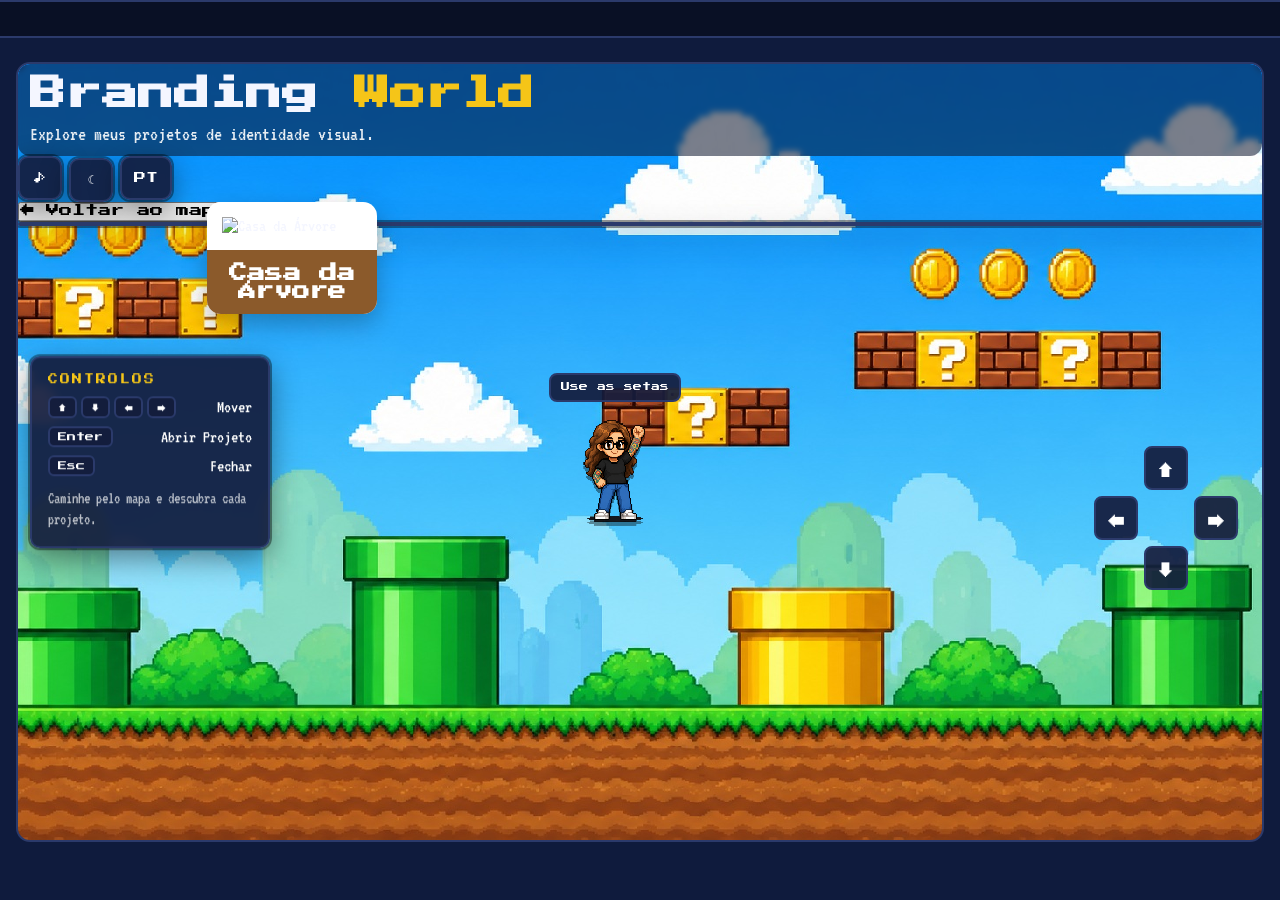
==== paginas/Branding.html @ 267a3773 "alterações com ai paga." ====
<!DOCTYPE html>
<html lang="pt">

<head>

    <meta charset="utf-8" />

    <meta name="viewport" content="width=device-width, initial-scale=1" />

    <title>Branding | Magali Barradas</title>

    <link rel="preconnect" href="https://fonts.googleapis.com">

    <link rel="preconnect" href="https://fonts.gstatic.com" crossorigin>

    <link href="https://fonts.googleapis.com/css2?family=Press+Start+2P&family=VT323&display=swap" rel="stylesheet">

    <link rel="stylesheet" href="../css/branding.css">

    <link rel="stylesheet" href="https://cdnjs.cloudflare.com/ajax/libs/font-awesome/6.7.2/css/all.min.css">

</head>

<body>

    <!--=========================
        MARQUEE
    ==========================-->

    <div class="marquee">

        <div class="marquee-track" id="marquee">

        </div>

    </div>


    <!--=========================
        MAPA
    ==========================-->

    <main class="stage">

        <div class="map branding-map" id="map">

            <!--=========================
                HERO
            ==========================-->

            <header class="greeting">

                <h1>

                    Branding <span class="accent">World</span>

                </h1>

                <p>

                    Explore meus projetos de identidade visual.

                </p>

            </header>


            <!--=========================
                BOTÕES SUPERIORES
            ==========================-->

            <div class="top-buttons">

                <button class="panel btn-icon">

                    ♪

                </button>

                <button class="panel btn-icon" id="themeBtn">

                    ☾

                </button>

                <button class="panel btn-icon">

                    PT

                </button>

            </div>


            <!--=========================
                CONTROLES
            ==========================-->

            <aside class="panel controls">

                <div class="label">

                    CONTROLOS

                </div>

                <div class="row">

                    <div class="keys">

                        <span class="key">🡅</span>

                        <span class="key">🡇</span>

                        <span class="key">🡄</span>

                        <span class="key">🡆</span>

                    </div>

                    <span>Mover</span>

                </div>

                <div class="row">

                    <div class="keys">

                        <span class="key">Enter</span>

                    </div>

                    <span>Abrir Projeto</span>

                </div>

                <div class="row">

                    <div class="keys">

                        <span class="key">Esc</span>

                    </div>

                    <span>Fechar</span>

                </div>

                <p class="hint">

                    Caminhe pelo mapa e descubra cada projeto.

                </p>

            </aside>


            <!--=========================
                PROJETOS
            ==========================-->

            <div class="project-card" data-id="casa" style="left:22%; top:25%;">

                <img src="../img/logos/casa-da-arvore.png" alt="Casa da Árvore">

                <h3>Casa da Árvore</h3>

            </div>


            <button class="coin" data-id="voltar" style="left:48%;top:8%;">

                <span class="bubble">

                    ← Voltar ao mapa

                </span>

            </button>



            <!--=========================
                PERSONAGEM
            ==========================-->

            <div class="character" id="char" style="left:48%;top:60%;">

                <div class="bubble hint-bubble">

                    Use as setas

                </div>

                <div class="sprite"></div>

            </div>



            <!--=========================
                MINIMAPA
            ==========================-->

            <div class="panel minimap">

                <div class="mini-inner">

                    <div class="mini-dot" id="miniDot">

                    </div>

                </div>

            </div>



            <!--=========================
                D-PAD
            ==========================-->

            <div class="dpad">

                <button data-dir="up">

                    🡅

                </button>

                <button data-dir="left">

                    🡄

                </button>

                <button data-dir="right">

                    🡆

                </button>

                <button data-dir="down">

                    🡇

                </button>

            </div>

        </div>

    </main>



    <!--=========================
        MODAL
    ==========================-->

    <div class="modal" id="modal" hidden>

        <div class="panel modal-card">

            <div class="modal-head">

                <h2 id="modalTitle">

                </h2>

                <button id="modalClose">

                    ESC ✕

                </button>

            </div>

            <div id="modalBody">

            </div>

        </div>

    </div>

    <script src="../Javascript/branding.js"></script>

</body>

</html>
---- css/branding.css ----
:root {
    --bg: #0f1b3d;
    --panel: rgba(20, 28, 60, .92);
    --border: #2b3a6b;
    --text: #f4f6ff;
    --muted: #a9b3d6;
    --accent: #f5c518;
    --pink: #ff6ea6;
}

* {
    box-sizing: border-box;
    margin: 0;
    padding: 0
}

html,
body {
    background: var(--bg);
    color: var(--text);
    font-family: "VT323", monospace;
    font-size: 18px;
    image-rendering: pixelated;
    overflow-x: hidden
}

h1,
h2,
h3,
.pixel,
.label,
.key,
.btn-icon,
.coin .bubble,
.hint-bubble,
.dpad button,
.cv,
.modal-head h2,
.modal-head button,
.socials a {
    font-family: "Press Start 2P", monospace
}

.accent {
    color: var(--accent)
}

.muted {
    color: var(--muted)
}

/* Marquee */
.marquee {
    overflow: hidden;
    border-top: 2px solid var(--border);
    border-bottom: 2px solid var(--border);
    background: rgba(0, 0, 0, .4);
    padding: 8px 0
}

.marquee-track {
    display: inline-block;
    white-space: nowrap;
    color: var(--accent);
    font-family: "Press Start 2P", monospace;
    font-size: 10px;
    letter-spacing: .2em;
    animation: marquee 40s linear infinite
}

@keyframes marquee {
    to {
        transform: translateX(-50%)
    }
}

/* Panel */
.panel {
    background: var(--panel);
    border: 2px solid var(--border);
    border-radius: 10px;
    box-shadow: 0 0 0 2px rgba(0, 0, 0, .4), 0 10px 30px rgba(0, 0, 0, .45);
    backdrop-filter: blur(4px)
}

/* Stage */
.stage {
    max-width: 1600px;
    margin: 24px auto;
    padding: 0 16px
}

.map {
    position: relative;
    width: 100%;
    aspect-ratio: 16/10;
    border: 2px solid var(--border);
    border-radius: 14px;
    overflow: hidden;
    background: #1a3a1a url("../imagens/banding.jpg") center/cover no-repeat;
    image-rendering: pixelated
}

/* Greeting */
@media (max-width:768px) {

    .greeting {

        top: 18px;
        left: 18px;

        right: 170px;

        max-width: none;

    }

}

.greeting {

    background: rgba(12, 20, 45, .55);

    padding: 12px;

    border-radius: 12px;

    backdrop-filter: blur(3px);

}

.greeting p {
    margin-top: 12px;
    font-size: 20px;
    color: rgba(255, 255, 255, .9)
}

/* Top buttons */
@media (max-width:768px) {

    .top-buttons {

        top: 12px;
        right: 12px;

        gap: 8px;

    }

    .btn-icon {

        width: 42px;
        min-width: 42px;

        height: 42px;

        font-size: 10px;

        padding: 0;

    }

}

.btn-icon {
    background: var(--panel);
    border: 2px solid var(--border);
    border-radius: 10px;
    min-width: 44px;
    height: 44px;
    padding: 0 12px;
    font-size: 12px;
    color: #fff;
    cursor: pointer
}

.btn-icon:hover {
    color: var(--accent)
}

/* Controls */
.controls {
    position: absolute;
    left: 12px;
    top: 50%;
    transform: translateY(-50%);
    width: 240px;
    padding: 16px;
    z-index: 5
}

.controls .label {
    font-size: 10px;
    color: var(--accent);
    letter-spacing: .2em;
    margin-bottom: 12px
}

.controls .row {
    display: flex;
    align-items: center;
    gap: 8px;
    margin-bottom: 8px
}

.keys {
    display: flex;
    gap: 4px
}

.key {
    background: var(--panel);
    border: 2px solid var(--border);
    border-radius: 6px;
    padding: 4px 8px;
    min-width: 24px;
    text-align: center;
    font-size: 9px;
    color: #fff
}

.controls .row span:last-child {
    margin-left: auto;
    color: #fff
}

.hint {
    margin-top: 12px;
    font-size: 16px;
    color: rgba(255, 255, 255, .7);
    line-height: 1.3
}

.project-card{

    position:absolute;

    transform:translate(-50%,-50%);

    width:180px;

    background:#ffffff;

    border-radius:18px;

    overflow:hidden;

    cursor:pointer;

    transition:.25s;

    box-shadow:
    0 12px 25px rgba(0,0,0,.25);

    z-index:10;

}

.project-card:hover{

    transform:
    translate(-50%,-58%)
    scale(1.05);

    box-shadow:
    0 0 20px #ffd84f,
    0 20px 40px rgba(0,0,0,.35);

}

.project-card img{

    width:100%;

    height:120px;

    object-fit:contain;

    padding:20px;

    background:white;

}

.project-card h3{

    background:#162753;

    color:white;

    text-align:center;

    padding:14px;

    font-size:18px;

    font-family:"Press Start 2P";

} 

.project-card h3{

    background:#8B5A2B;

    color:white;

}

@keyframes floatBox {

    0%,
    100% {
        transform: translate(-50%, -50%);
    }

    50% {
        transform: translate(-50%, -56%);
    }

}

/* Character */
.character {
    position: absolute;
    transform: translate(-50%, -100%);
    z-index: 4;
    transition: left .2s ease, top .2s ease
}

.sprite {
    width: 120px;
    height: 120px;
    background: url("../imagens/personagem.png") center/contain no-repeat;
    animation: bob 1.2s ease-in-out infinite;
    filter: drop-shadow(0 4px 0 rgba(0, 0, 0, .4))
}

.hint-bubble {
    position: absolute;
    left: 50%;
    bottom: calc(100% + 8px);
    transform: translateX(-50%);
    background: var(--panel);
    border: 2px solid var(--border);
    border-radius: 8px;
    padding: 6px 10px;
    font-size: 9px;
    color: #fff;
    text-align: center;
    white-space: nowrap;
    line-height: 1.4
}

@keyframes bob {

    0%,
    100% {
        transform: translateY(0)
    }

    50% {
        transform: translateY(-4px)
    }
}


/* D-Pad */
.dpad {
    position: absolute;

    right: 24px;
    bottom: 250px;
    /* fica acima do minimapa */

    display: grid;
    grid-template-columns: repeat(3, 44px);
    grid-template-rows: repeat(3, 44px);
    gap: 6px;

    z-index: 5;
}

.dpad button {
    display: flex;
    align-items: center;
    justify-content: center;

    background: var(--panel);
    border: 2px solid var(--border);
    border-radius: 8px;

    width: 44px;
    height: 44px;

    color: #fff;
    font-size: 18px;
    cursor: pointer;

    padding: 0;
    line-height: 1;
}


.dpad button:hover {
    color: var(--accent)
}

.dpad button:active {
    transform: scale(.95)
}

.dpad button[data-dir="up"] {
    grid-column: 2;
    grid-row: 1
}

.dpad button[data-dir="left"] {
    grid-column: 1;
    grid-row: 2
}

.dpad button[data-dir="right"] {
    grid-column: 3;
    grid-row: 2
}

.dpad button[data-dir="down"] {
    grid-column: 2;
    grid-row: 3
}


.project-card{

    position:absolute;

    transform:translate(-50%,-50%);

    width:170px;

    background:#fff;

    border-radius:14px;

    overflow:hidden;

    cursor:pointer;

    transition:.25s;

    box-shadow:0 10px 25px rgba(0,0,0,.25);

}

.project-card img{

    width:100%;

    height:120px;

    object-fit:contain;

    padding:15px;

}

.project-card span{

    display:block;

    background:#1d2b53;

    color:white;

    text-align:center;

    padding:12px;

    font-family:"Press Start 2P";

    font-size:11px;

}

.project-card:hover{

    transform:translate(-50%,-55%) scale(1.05);

    box-shadow:

    0 0 20px #ffd84d,

    0 20px 40px rgba(0,0,0,.35);

}
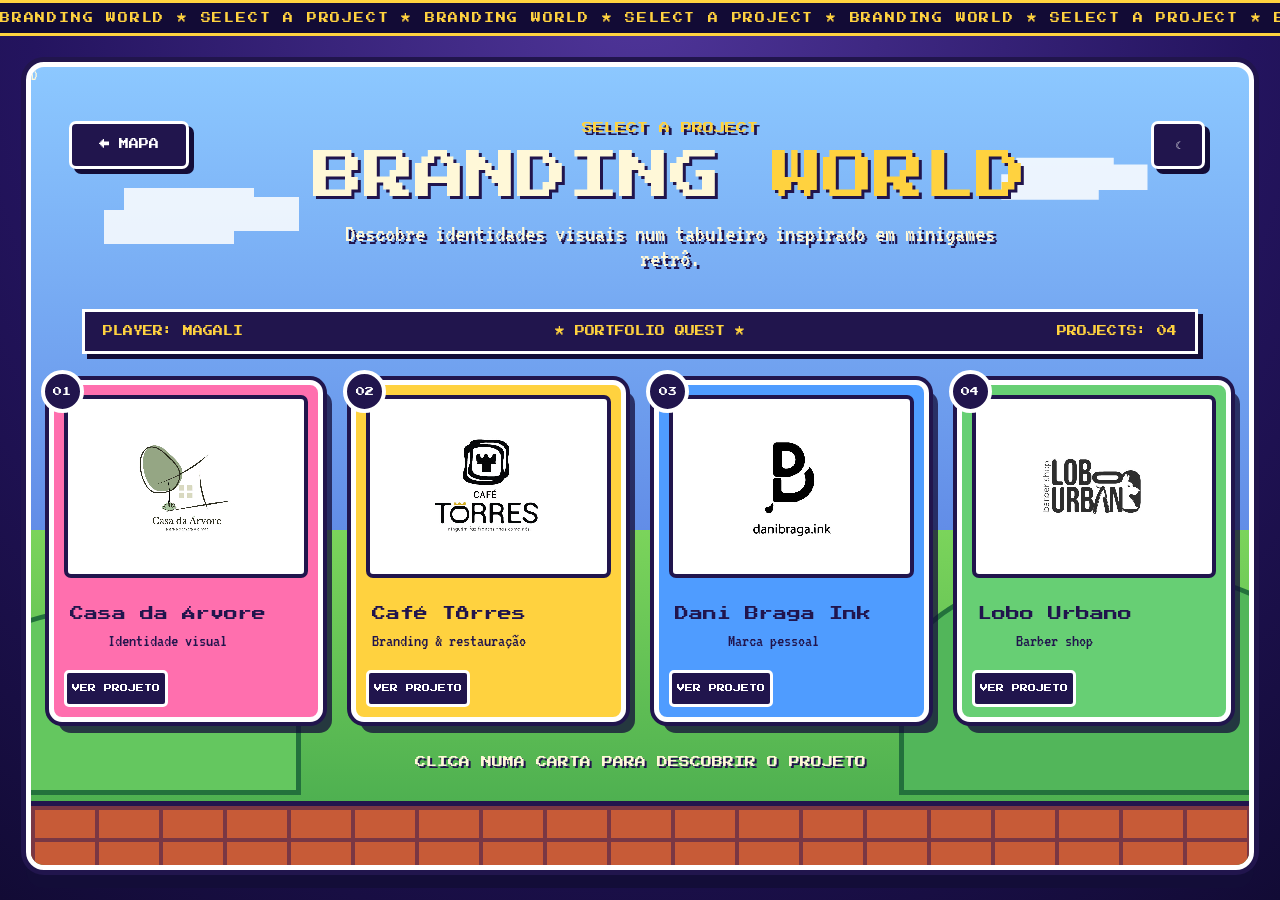
==== commit 5cfab561: "edicao tarde 20/07 - imagem contacto" ====
--- a/paginas/Branding.html
+++ b/paginas/Branding.html
@@ -1,291 +1,100 @@
-<!DOCTYPE html>
+<!doctype html>
 <html lang="pt">
+<head>
+  <meta charset="utf-8">
+  <meta name="viewport" content="width=device-width, initial-scale=1">
+  <meta name="theme-color" content="#24145f">
+  <title>Branding World | Magali Barradas</title>
+  <link rel="preconnect" href="https://fonts.googleapis.com">
+  <link rel="preconnect" href="https://fonts.gstatic.com" crossorigin>
+  <link href="https://fonts.googleapis.com/css2?family=Press+Start+2P&family=VT323&display=swap" rel="stylesheet">
+  <link rel="stylesheet" href="../css/branding.css">
+  <meta name="viewport" content="width=device-width, initial-scale=1">
+<link rel="stylesheet" href="css/style.css">
+</head>
+<body>
+  <div class="marquee" aria-hidden="true">
+    <div class="marquee-track" id="marquee"></div>
+  </div>
 
-<head>
+  <main class="page-shell">
+    <section class="game" aria-labelledby="pageTitle">D
+      <div class="game-sky" aria-hidden="true">
+        <span class="cloud cloud-one"></span>
+        <span class="cloud cloud-two"></span>
+        <span class="hill hill-one"></span>
+        <span class="hill hill-two"></span>
+      </div>
 
-    <meta charset="utf-8" />
+      <header class="game-header">
+        <a class="pixel-button back" href="../index.html">← MAPA</a>
+        <div class="title-block">
+          <p class="eyebrow">SELECT A PROJECT</p>
+          <h1 id="pageTitle">BRANDING <span>WORLD</span></h1>
+          <p>Descobre identidades visuais num tabuleiro inspirado em minigames retrô.</p>
+        </div>
+        <button class="pixel-button theme-button" id="themeBtn" type="button" aria-label="Alternar tema">☾</button>
+      </header>
 
-    <meta name="viewport" content="width=device-width, initial-scale=1" />
+      <div class="status-bar" aria-hidden="true">
+        <span>PLAYER: MAGALI</span>
+        <span class="status-center">★ PORTFOLIO QUEST ★</span>
+        <span>PROJECTS: 04</span>
+      </div>
 
-    <title>Branding | Magali Barradas</title>
+      <section class="board" aria-label="Projetos de branding">
+        <button class="memory-card card-pink" type="button" data-project="casa">
+          <span class="card-badge">01</span>
+          <span class="image-frame"><img src="../imagens/casa-da-arvore.jpg" alt="Identidade visual Casa da Árvore"></span>
+          <span class="card-copy"><strong>Casa da Árvore</strong><small>Identidade visual</small></span>
+          <span class="card-action">VER PROJETO</span>
+        </button>
 
-    <link rel="preconnect" href="https://fonts.googleapis.com">
+        <button class="memory-card card-yellow" type="button" data-project="cafe">
+          <span class="card-badge">02</span>
+          <span class="image-frame"><img src="../imagens/cafe-torres.jpg" alt="Identidade visual Café Tôrres"></span>
+          <span class="card-copy"><strong>Café Tôrres</strong><small>Branding & restauração</small></span>
+          <span class="card-action">VER PROJETO</span>
+        </button>
 
-    <link rel="preconnect" href="https://fonts.gstatic.com" crossorigin>
+        <button class="memory-card card-blue" type="button" data-project="dani">
+          <span class="card-badge">03</span>
+          <span class="image-frame"><img src="../imagens/dani-braga-ink.jpg" alt="Identidade visual Dani Braga Ink"></span>
+          <span class="card-copy"><strong>Dani Braga Ink</strong><small>Marca pessoal</small></span>
+          <span class="card-action">VER PROJETO</span>
+        </button>
 
-    <link href="https://fonts.googleapis.com/css2?family=Press+Start+2P&family=VT323&display=swap" rel="stylesheet">
+        <button class="memory-card card-green" type="button" data-project="lobo">
+          <span class="card-badge">04</span>
+          <span class="image-frame"><img src="../imagens/logo-lobo-urbano-preto.jpg" alt="Identidade visual Lobo Urbano Barber Shop"></span>
+          <span class="card-copy"><strong>Lobo Urbano</strong><small>Barber shop</small></span>
+          <span class="card-action">VER PROJETO</span>
+        </button>
+      </section>
 
-    <link rel="stylesheet" href="../css/branding.css">
+      <p class="game-tip">CLICA NUMA CARTA PARA DESCOBRIR O PROJETO</p>
+      <div class="brick-floor" aria-hidden="true"></div>
+    </section>
+  </main>
 
-    <link rel="stylesheet" href="https://cdnjs.cloudflare.com/ajax/libs/font-awesome/6.7.2/css/all.min.css">
+  <div class="modal" id="modal" hidden>
+    <article class="modal-card" role="dialog" aria-modal="true" aria-labelledby="modalTitle">
+      <header class="modal-head">
+        <p>PROJECT FILE</p>
+        <button id="modalClose" type="button" aria-label="Fechar projeto">ESC ✕</button>
+      </header>
+      <div class="modal-layout">
+        <img id="modalImage" src="" alt="">
+        <div class="modal-copy">
+          <p class="modal-number" id="modalNumber"></p>
+          <h2 id="modalTitle"></h2>
+          <p id="modalDescription"></p>
+          <a class="pixel-button modal-link" id="modalLink" href="#" target="_blank" rel="noopener">VER PROJETO COMPLETO</a>
+        </div>
+      </div>
+    </article>
+  </div>
 
-</head>
-
-<body>
-
-    <!--=========================
-        MARQUEE
-    ==========================-->
-
-    <div class="marquee">
-
-        <div class="marquee-track" id="marquee">
-
-        </div>
-
-    </div>
-
-
-    <!--=========================
-        MAPA
-    ==========================-->
-
-    <main class="stage">
-
-        <div class="map branding-map" id="map">
-
-            <!--=========================
-                HERO
-            ==========================-->
-
-            <header class="greeting">
-
-                <h1>
-
-                    Branding <span class="accent">World</span>
-
-                </h1>
-
-                <p>
-
-                    Explore meus projetos de identidade visual.
-
-                </p>
-
-            </header>
-
-
-            <!--=========================
-                BOTÕES SUPERIORES
-            ==========================-->
-
-            <div class="top-buttons">
-
-                <button class="panel btn-icon">
-
-                    ♪
-
-                </button>
-
-                <button class="panel btn-icon" id="themeBtn">
-
-                    ☾
-
-                </button>
-
-                <button class="panel btn-icon">
-
-                    PT
-
-                </button>
-
-            </div>
-
-
-            <!--=========================
-                CONTROLES
-            ==========================-->
-
-            <aside class="panel controls">
-
-                <div class="label">
-
-                    CONTROLOS
-
-                </div>
-
-                <div class="row">
-
-                    <div class="keys">
-
-                        <span class="key">🡅</span>
-
-                        <span class="key">🡇</span>
-
-                        <span class="key">🡄</span>
-
-                        <span class="key">🡆</span>
-
-                    </div>
-
-                    <span>Mover</span>
-
-                </div>
-
-                <div class="row">
-
-                    <div class="keys">
-
-                        <span class="key">Enter</span>
-
-                    </div>
-
-                    <span>Abrir Projeto</span>
-
-                </div>
-
-                <div class="row">
-
-                    <div class="keys">
-
-                        <span class="key">Esc</span>
-
-                    </div>
-
-                    <span>Fechar</span>
-
-                </div>
-
-                <p class="hint">
-
-                    Caminhe pelo mapa e descubra cada projeto.
-
-                </p>
-
-            </aside>
-
-
-            <!--=========================
-                PROJETOS
-            ==========================-->
-
-            <div class="project-card" data-id="casa" style="left:22%; top:25%;">
-
-                <img src="../img/logos/casa-da-arvore.png" alt="Casa da Árvore">
-
-                <h3>Casa da Árvore</h3>
-
-            </div>
-
-
-            <button class="coin" data-id="voltar" style="left:48%;top:8%;">
-
-                <span class="bubble">
-
-                    ← Voltar ao mapa
-
-                </span>
-
-            </button>
-
-
-
-            <!--=========================
-                PERSONAGEM
-            ==========================-->
-
-            <div class="character" id="char" style="left:48%;top:60%;">
-
-                <div class="bubble hint-bubble">
-
-                    Use as setas
-
-                </div>
-
-                <div class="sprite"></div>
-
-            </div>
-
-
-
-            <!--=========================
-                MINIMAPA
-            ==========================-->
-
-            <div class="panel minimap">
-
-                <div class="mini-inner">
-
-                    <div class="mini-dot" id="miniDot">
-
-                    </div>
-
-                </div>
-
-            </div>
-
-
-
-            <!--=========================
-                D-PAD
-            ==========================-->
-
-            <div class="dpad">
-
-                <button data-dir="up">
-
-                    🡅
-
-                </button>
-
-                <button data-dir="left">
-
-                    🡄
-
-                </button>
-
-                <button data-dir="right">
-
-                    🡆
-
-                </button>
-
-                <button data-dir="down">
-
-                    🡇
-
-                </button>
-
-            </div>
-
-        </div>
-
-    </main>
-
-
-
-    <!--=========================
-        MODAL
-    ==========================-->
-
-    <div class="modal" id="modal" hidden>
-
-        <div class="panel modal-card">
-
-            <div class="modal-head">
-
-                <h2 id="modalTitle">
-
-                </h2>
-
-                <button id="modalClose">
-
-                    ESC ✕
-
-                </button>
-
-            </div>
-
-            <div id="modalBody">
-
-            </div>
-
-        </div>
-
-    </div>
-
-    <script src="../Javascript/branding.js"></script>
-
+  <script src="../Javascript/branding.js" defer></script>
 </body>
-
-</html>+</html>
--- a/css/branding.css
+++ b/css/branding.css
@@ -1,495 +1,233 @@
 :root {
-    --bg: #0f1b3d;
-    --panel: rgba(20, 28, 60, .92);
-    --border: #2b3a6b;
-    --text: #f4f6ff;
-    --muted: #a9b3d6;
-    --accent: #f5c518;
-    --pink: #ff6ea6;
-}
-
-* {
-    box-sizing: border-box;
-    margin: 0;
-    padding: 0
-}
-
-html,
+  --night: #24145f;
+  --sky: #628de7;
+  --sky-light: #8cc8ff;
+  --ink: #21154d;
+  --cream: #fff8d8;
+  --yellow: #ffd23f;
+  --pink: #ff6fae;
+  --blue: #4f9cff;
+  --green: #67cf74;
+  --brick: #c75b37;
+  --brick-dark: #793744;
+  --shadow: #130d38;
+}
+
+body.dark-mode {
+  --sky: #292460;
+  --sky-light: #474895;
+  --cream: #f3edff;
+}
+
+* { box-sizing: border-box; }
+
+html { min-width: 320px; background: var(--night); }
+
 body {
-    background: var(--bg);
-    color: var(--text);
-    font-family: "VT323", monospace;
-    font-size: 18px;
-    image-rendering: pixelated;
-    overflow-x: hidden
-}
-
-h1,
-h2,
-h3,
-.pixel,
-.label,
-.key,
-.btn-icon,
-.coin .bubble,
-.hint-bubble,
-.dpad button,
-.cv,
-.modal-head h2,
-.modal-head button,
-.socials a {
-    font-family: "Press Start 2P", monospace
-}
-
-.accent {
-    color: var(--accent)
-}
-
-.muted {
-    color: var(--muted)
-}
-
-/* Marquee */
+  margin: 0;
+  min-height: 100vh;
+  overflow-x: hidden;
+  color: var(--cream);
+  background: radial-gradient(circle at top, #4f3599 0, var(--night) 55%, #120b35 100%);
+  font-family: "VT323", monospace;
+  image-rendering: pixelated;
+}
+
+button, a { font: inherit; }
+button:focus-visible, a:focus-visible { outline: 4px solid #fff; outline-offset: 4px; }
+
 .marquee {
-    overflow: hidden;
-    border-top: 2px solid var(--border);
-    border-bottom: 2px solid var(--border);
-    background: rgba(0, 0, 0, .4);
-    padding: 8px 0
+  overflow: hidden;
+  border-block: 3px solid var(--yellow);
+  background: #120b35;
+  white-space: nowrap;
 }
 
 .marquee-track {
-    display: inline-block;
-    white-space: nowrap;
-    color: var(--accent);
-    font-family: "Press Start 2P", monospace;
-    font-size: 10px;
-    letter-spacing: .2em;
-    animation: marquee 40s linear infinite
-}
-
-@keyframes marquee {
-    to {
-        transform: translateX(-50%)
-    }
-}
-
-/* Panel */
-.panel {
-    background: var(--panel);
-    border: 2px solid var(--border);
-    border-radius: 10px;
-    box-shadow: 0 0 0 2px rgba(0, 0, 0, .4), 0 10px 30px rgba(0, 0, 0, .45);
-    backdrop-filter: blur(4px)
-}
-
-/* Stage */
-.stage {
-    max-width: 1600px;
-    margin: 24px auto;
-    padding: 0 16px
-}
-
-.map {
-    position: relative;
-    width: 100%;
-    aspect-ratio: 16/10;
-    border: 2px solid var(--border);
-    border-radius: 14px;
-    overflow: hidden;
-    background: #1a3a1a url("../imagens/banding.jpg") center/cover no-repeat;
-    image-rendering: pixelated
-}
-
-/* Greeting */
-@media (max-width:768px) {
-
-    .greeting {
-
-        top: 18px;
-        left: 18px;
-
-        right: 170px;
-
-        max-width: none;
-
-    }
-
-}
-
-.greeting {
-
-    background: rgba(12, 20, 45, .55);
-
-    padding: 12px;
-
-    border-radius: 12px;
-
-    backdrop-filter: blur(3px);
-
-}
-
-.greeting p {
-    margin-top: 12px;
-    font-size: 20px;
-    color: rgba(255, 255, 255, .9)
-}
-
-/* Top buttons */
-@media (max-width:768px) {
-
-    .top-buttons {
-
-        top: 12px;
-        right: 12px;
-
-        gap: 8px;
-
-    }
-
-    .btn-icon {
-
-        width: 42px;
-        min-width: 42px;
-
-        height: 42px;
-
-        font-size: 10px;
-
-        padding: 0;
-
-    }
-
-}
-
-.btn-icon {
-    background: var(--panel);
-    border: 2px solid var(--border);
-    border-radius: 10px;
-    min-width: 44px;
-    height: 44px;
-    padding: 0 12px;
-    font-size: 12px;
-    color: #fff;
-    cursor: pointer
-}
-
-.btn-icon:hover {
-    color: var(--accent)
-}
-
-/* Controls */
-.controls {
-    position: absolute;
-    left: 12px;
-    top: 50%;
-    transform: translateY(-50%);
-    width: 240px;
-    padding: 16px;
-    z-index: 5
-}
-
-.controls .label {
-    font-size: 10px;
-    color: var(--accent);
-    letter-spacing: .2em;
-    margin-bottom: 12px
-}
-
-.controls .row {
-    display: flex;
-    align-items: center;
-    gap: 8px;
-    margin-bottom: 8px
-}
-
-.keys {
-    display: flex;
-    gap: 4px
-}
-
-.key {
-    background: var(--panel);
-    border: 2px solid var(--border);
-    border-radius: 6px;
-    padding: 4px 8px;
-    min-width: 24px;
-    text-align: center;
-    font-size: 9px;
-    color: #fff
-}
-
-.controls .row span:last-child {
-    margin-left: auto;
-    color: #fff
-}
-
-.hint {
-    margin-top: 12px;
-    font-size: 16px;
-    color: rgba(255, 255, 255, .7);
-    line-height: 1.3
-}
-
-.project-card{
-
-    position:absolute;
-
-    transform:translate(-50%,-50%);
-
-    width:180px;
-
-    background:#ffffff;
-
-    border-radius:18px;
-
-    overflow:hidden;
-
-    cursor:pointer;
-
-    transition:.25s;
-
-    box-shadow:
-    0 12px 25px rgba(0,0,0,.25);
-
-    z-index:10;
-
-}
-
-.project-card:hover{
-
-    transform:
-    translate(-50%,-58%)
-    scale(1.05);
-
-    box-shadow:
-    0 0 20px #ffd84f,
-    0 20px 40px rgba(0,0,0,.35);
-
-}
-
-.project-card img{
-
-    width:100%;
-
-    height:120px;
-
-    object-fit:contain;
-
-    padding:20px;
-
-    background:white;
-
-}
-
-.project-card h3{
-
-    background:#162753;
-
-    color:white;
-
-    text-align:center;
-
-    padding:14px;
-
-    font-size:18px;
-
-    font-family:"Press Start 2P";
-
-} 
-
-.project-card h3{
-
-    background:#8B5A2B;
-
-    color:white;
-
-}
-
-@keyframes floatBox {
-
-    0%,
-    100% {
-        transform: translate(-50%, -50%);
-    }
-
-    50% {
-        transform: translate(-50%, -56%);
-    }
-
-}
-
-/* Character */
-.character {
-    position: absolute;
-    transform: translate(-50%, -100%);
-    z-index: 4;
-    transition: left .2s ease, top .2s ease
-}
-
-.sprite {
-    width: 120px;
-    height: 120px;
-    background: url("../imagens/personagem.png") center/contain no-repeat;
-    animation: bob 1.2s ease-in-out infinite;
-    filter: drop-shadow(0 4px 0 rgba(0, 0, 0, .4))
-}
-
-.hint-bubble {
-    position: absolute;
-    left: 50%;
-    bottom: calc(100% + 8px);
-    transform: translateX(-50%);
-    background: var(--panel);
-    border: 2px solid var(--border);
-    border-radius: 8px;
-    padding: 6px 10px;
-    font-size: 9px;
-    color: #fff;
-    text-align: center;
-    white-space: nowrap;
-    line-height: 1.4
-}
-
-@keyframes bob {
-
-    0%,
-    100% {
-        transform: translateY(0)
-    }
-
-    50% {
-        transform: translateY(-4px)
-    }
-}
-
-
-/* D-Pad */
-.dpad {
-    position: absolute;
-
-    right: 24px;
-    bottom: 250px;
-    /* fica acima do minimapa */
-
-    display: grid;
-    grid-template-columns: repeat(3, 44px);
-    grid-template-rows: repeat(3, 44px);
-    gap: 6px;
-
-    z-index: 5;
-}
-
-.dpad button {
-    display: flex;
-    align-items: center;
-    justify-content: center;
-
-    background: var(--panel);
-    border: 2px solid var(--border);
-    border-radius: 8px;
-
-    width: 44px;
-    height: 44px;
-
-    color: #fff;
-    font-size: 18px;
-    cursor: pointer;
-
-    padding: 0;
-    line-height: 1;
-}
-
-
-.dpad button:hover {
-    color: var(--accent)
-}
-
-.dpad button:active {
-    transform: scale(.95)
-}
-
-.dpad button[data-dir="up"] {
-    grid-column: 2;
-    grid-row: 1
-}
-
-.dpad button[data-dir="left"] {
-    grid-column: 1;
-    grid-row: 2
-}
-
-.dpad button[data-dir="right"] {
-    grid-column: 3;
-    grid-row: 2
-}
-
-.dpad button[data-dir="down"] {
-    grid-column: 2;
-    grid-row: 3
-}
-
-
-.project-card{
-
-    position:absolute;
-
-    transform:translate(-50%,-50%);
-
-    width:170px;
-
-    background:#fff;
-
-    border-radius:14px;
-
-    overflow:hidden;
-
-    cursor:pointer;
-
-    transition:.25s;
-
-    box-shadow:0 10px 25px rgba(0,0,0,.25);
-
-}
-
-.project-card img{
-
-    width:100%;
-
-    height:120px;
-
-    object-fit:contain;
-
-    padding:15px;
-
-}
-
-.project-card span{
-
-    display:block;
-
-    background:#1d2b53;
-
-    color:white;
-
-    text-align:center;
-
-    padding:12px;
-
-    font-family:"Press Start 2P";
-
-    font-size:11px;
-
-}
-
-.project-card:hover{
-
-    transform:translate(-50%,-55%) scale(1.05);
-
-    box-shadow:
-
-    0 0 20px #ffd84d,
-
-    0 20px 40px rgba(0,0,0,.35);
-
-}+  display: inline-block;
+  padding: 10px 0;
+  color: var(--yellow);
+  font: 10px/1 "Press Start 2P", monospace;
+  letter-spacing: .18em;
+  animation: marquee 34s linear infinite;
+}
+
+@keyframes marquee { to { transform: translateX(-50%); } }
+
+.page-shell { width: min(1500px, 100%); margin: 0 auto; padding: clamp(12px, 2vw, 28px); }
+
+.game {
+  position: relative;
+  isolation: isolate;
+  overflow: hidden;
+  min-height: calc(100vh - 95px);
+  border: 5px solid #fff;
+  border-radius: 18px;
+  background: linear-gradient(var(--sky-light), var(--sky) 58%, #7bd45b 58%, #44a84e 100%);
+  box-shadow: 0 0 0 5px var(--ink), 0 18px 0 var(--shadow);
+}
+
+.game-sky { position: absolute; inset: 0; z-index: -1; overflow: hidden; }
+.cloud { position: absolute; width: 130px; height: 34px; background: #fff; box-shadow: 20px -22px 0 #fff, 65px -13px 0 #fff; opacity: .85; }
+.cloud-one { top: 18%; left: 6%; }
+.cloud-two { top: 13%; right: 11%; transform: scale(.75); }
+.hill { position: absolute; bottom: 70px; width: 360px; height: 190px; border: 5px solid #23713c; border-radius: 55% 55% 0 0; background: #64c75f; }
+.hill-one { left: -90px; }
+.hill-two { right: -80px; width: 430px; height: 230px; background: #52b65a; }
+
+.game-header {
+  display: grid;
+  grid-template-columns: 120px 1fr 60px;
+  align-items: start;
+  gap: 18px;
+  padding: clamp(18px, 3vw, 38px);
+}
+
+.title-block { text-align: center; text-shadow: 3px 3px 0 var(--ink); }
+.eyebrow { margin: 0 0 12px; color: var(--yellow); font: clamp(8px, 1vw, 11px)/1.4 "Press Start 2P", monospace; }
+.title-block h1 { margin: 0; font: clamp(25px, 4vw, 54px)/1.15 "Press Start 2P", monospace; }
+.title-block h1 span { color: var(--yellow); }
+.title-block > p:last-child { margin: 14px auto 0; max-width: 650px; font-size: clamp(19px, 2vw, 28px); }
+
+.pixel-button {
+  display: inline-flex;
+  align-items: center;
+  justify-content: center;
+  min-height: 48px;
+  padding: 12px 14px;
+  border: 3px solid #fff;
+  border-radius: 7px;
+  color: #fff;
+  background: var(--ink);
+  box-shadow: 5px 5px 0 var(--shadow);
+  font: 10px/1.3 "Press Start 2P", monospace;
+  text-decoration: none;
+  cursor: pointer;
+}
+.pixel-button:hover { color: var(--yellow); transform: translateY(-2px); }
+.theme-button { width: 54px; padding: 0; }
+
+.status-bar {
+  display: flex;
+  justify-content: space-between;
+  gap: 18px;
+  margin: 0 clamp(18px, 4vw, 58px) 26px;
+  padding: 12px 18px;
+  border: 3px solid #fff;
+  color: var(--yellow);
+  background: var(--ink);
+  box-shadow: 5px 5px 0 var(--shadow);
+  font: clamp(7px, .9vw, 10px)/1.5 "Press Start 2P", monospace;
+}
+
+.board {
+  display: grid;
+  grid-template-columns: repeat(4, minmax(0, 1fr));
+  gap: clamp(14px, 2.2vw, 30px);
+  width: min(1240px, calc(100% - 36px));
+  margin: 0 auto;
+}
+
+.memory-card {
+  position: relative;
+  display: flex;
+  min-width: 0;
+  flex-direction: column;
+  padding: 10px;
+  border: 5px solid #fff;
+  border-radius: 13px;
+  color: var(--ink);
+  background: var(--card-color);
+  box-shadow: 0 0 0 4px var(--ink), 9px 11px 0 rgba(19, 13, 56, .75);
+  cursor: pointer;
+  transition: transform .2s ease, filter .2s ease;
+}
+.memory-card:hover { z-index: 2; transform: translateY(-10px) rotate(-1deg); filter: saturate(1.15); }
+.memory-card:nth-child(even):hover { transform: translateY(-10px) rotate(1deg); }
+.card-pink { --card-color: var(--pink); }
+.card-yellow { --card-color: var(--yellow); }
+.card-blue { --card-color: var(--blue); }
+.card-green { --card-color: var(--green); }
+
+.card-badge {
+  position: absolute;
+  top: -15px;
+  left: -13px;
+  z-index: 2;
+  display: grid;
+  width: 43px;
+  height: 43px;
+  place-items: center;
+  border: 4px solid #fff;
+  border-radius: 50%;
+  color: #fff;
+  background: var(--ink);
+  font: 9px/1 "Press Start 2P", monospace;
+}
+
+.image-frame { display: block; overflow: hidden; aspect-ratio: 4 / 3; border: 4px solid var(--ink); border-radius: 7px; background: #fff; }
+.image-frame img { width: 100%; height: 100%; object-fit: contain; display: block; padding: 8%; transition: transform .25s ease; }
+.memory-card:hover img { transform: scale(1.06); }
+.card-copy { display: flex; flex: 1; flex-direction: column; justify-content: center; min-height: 92px; padding: 15px 6px 10px; text-align: center; }
+.card-copy strong { font: clamp(10px, 1.1vw, 14px)/1.45 "Press Start 2P", monospace; }
+.card-copy small { margin-top: 8px; font-size: 18px; }
+.card-action { padding: 10px 5px; border: 3px solid #fff; border-radius: 5px; color: #fff; background: var(--ink); font: 8px/1.3 "Press Start 2P", monospace; }
+
+.game-tip { margin: 32px 18px 94px; text-align: center; text-shadow: 2px 2px 0 var(--ink); font: clamp(8px, 1vw, 11px)/1.6 "Press Start 2P", monospace; }
+.brick-floor { position: absolute; inset: auto 0 0; height: 64px; border-top: 5px solid var(--ink); background-color: var(--brick); background-image: linear-gradient(var(--brick-dark) 4px, transparent 4px), linear-gradient(90deg, var(--brick-dark) 4px, transparent 4px); background-size: 100% 32px, 64px 32px; }
+
+.modal { position: fixed; inset: 0; z-index: 50; display: grid; place-items: center; padding: 20px; background: rgba(12, 7, 38, .84); }
+.modal[hidden] { display: none; }
+.modal-card { width: min(940px, 96vw); max-height: 92vh; overflow: auto; border: 5px solid #fff; border-radius: 14px; background: var(--cream); box-shadow: 0 0 0 6px var(--ink), 14px 16px 0 rgba(0,0,0,.45); color: var(--ink); }
+.modal-head { display: flex; justify-content: space-between; align-items: center; padding: 15px 20px; color: var(--yellow); background: var(--ink); font: 10px/1.4 "Press Start 2P", monospace; }
+.modal-head p { margin: 0; }
+.modal-head button { border: 0; color: #fff; background: transparent; font: inherit; cursor: pointer; }
+.modal-layout { display: grid; grid-template-columns: minmax(260px, 1fr) 1fr; gap: 28px; padding: clamp(20px, 4vw, 38px); }
+.modal-layout > img { width: 100%; aspect-ratio: 4 / 3; object-fit: contain; border: 5px solid var(--ink); background: #fff; padding: 18px; }
+.modal-copy { align-self: center; }
+.modal-number { margin: 0 0 12px; color: #7658d6; font: 10px/1.4 "Press Start 2P", monospace; }
+.modal-copy h2 { margin: 0 0 20px; font: clamp(18px, 3vw, 30px)/1.4 "Press Start 2P", monospace; }
+.modal-copy > p:not(.modal-number) { font-size: 24px; line-height: 1.45; }
+.modal-link { margin-top: 18px; }
+.modal-link.is-hidden { display: none; }
+
+@media (max-width: 1000px) {
+  .board { grid-template-columns: repeat(2, minmax(0, 1fr)); max-width: 720px; }
+  .memory-card { max-width: 340px; justify-self: center; width: 100%; }
+  .status-center { display: none; }
+}
+
+@media (max-width: 650px) {
+  .page-shell { padding: 8px; }
+  .game { min-height: calc(100vh - 65px); border-width: 3px; border-radius: 10px; }
+  .game-header { grid-template-columns: 48px 1fr 48px; gap: 8px; padding: 16px 10px; }
+  .back { width: 48px; min-height: 44px; padding: 5px; font-size: 0; }
+  .back::before { content: "←"; font-size: 17px; }
+  .theme-button { width: 48px; min-height: 44px; }
+  .title-block > p:last-child { display: none; }
+  .eyebrow { font-size: 7px; }
+  .status-bar { margin: 2px 12px 24px; padding: 10px; }
+  .status-bar span:last-child { display: none; }
+  .status-bar span:first-child { margin: auto; }
+  .board { grid-template-columns: repeat(2, minmax(0, 1fr)); width: calc(100% - 28px); gap: 18px 14px; }
+  .memory-card { padding: 7px; border-width: 3px; box-shadow: 0 0 0 3px var(--ink), 6px 7px 0 rgba(19,13,56,.7); }
+  .card-badge { width: 34px; height: 34px; border-width: 3px; font-size: 7px; }
+  .image-frame { border-width: 3px; }
+  .card-copy { min-height: 72px; padding: 10px 2px 6px; }
+  .card-copy strong { font-size: clamp(7px, 2.3vw, 10px); }
+  .card-copy small { font-size: 14px; }
+  .card-action { padding: 8px 2px; font-size: 6px; }
+  .game-tip { margin-bottom: 86px; }
+  .modal-layout { grid-template-columns: 1fr; gap: 18px; }
+  .modal-layout > img { max-height: 280px; }
+}
+
+@media (max-width: 390px) {
+  .board { grid-template-columns: 1fr; max-width: 270px; }
+  .title-block h1 { font-size: 19px; }
+}
+
+@media (prefers-reduced-motion: reduce) {
+  *, *::before, *::after { scroll-behavior: auto !important; animation-duration: .01ms !important; animation-iteration-count: 1 !important; transition-duration: .01ms !important; }
+}
+
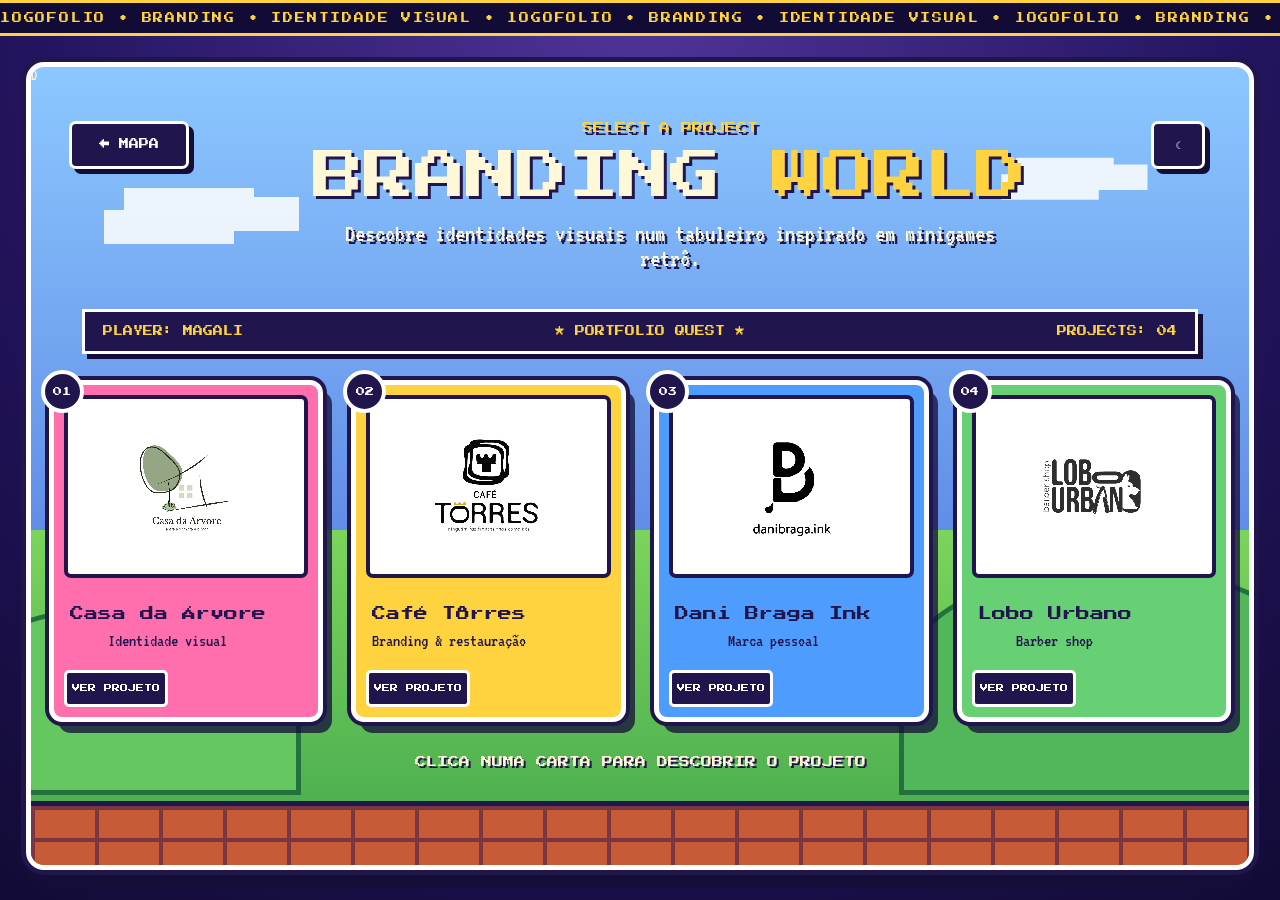
==== commit 457bd168: "edições aula dia 21/07" ====
--- a/paginas/Branding.html
+++ b/paginas/Branding.html
@@ -96,5 +96,6 @@
   </div>
 
   <script src="../Javascript/branding.js" defer></script>
+  <script src="../Javascript/orientation.js" defer></script>
 </body>
 </html>
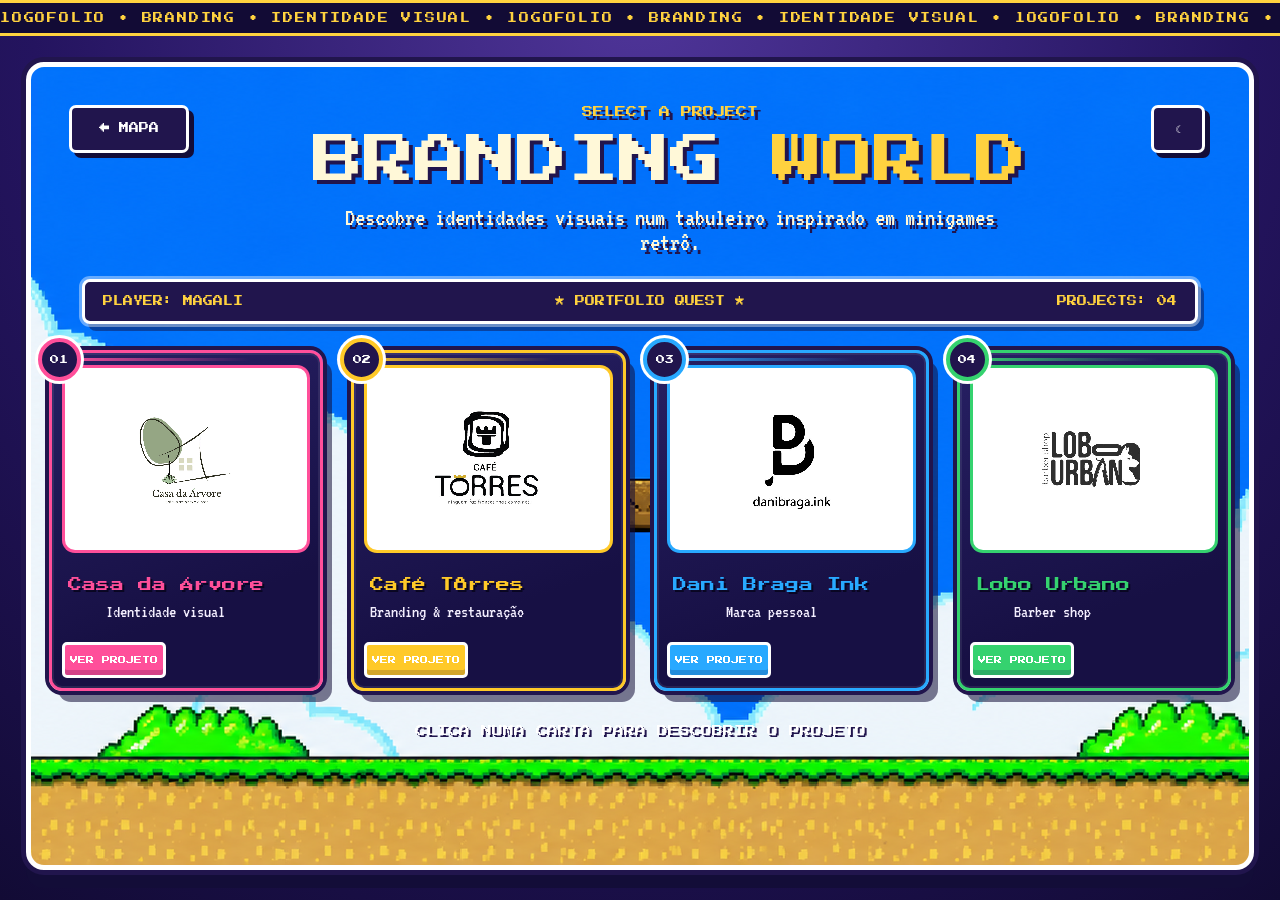
==== commit 1a54295c: "deletei arquivos que nao usei 24/07" ====
--- a/paginas/Branding.html
+++ b/paginas/Branding.html
@@ -9,8 +9,6 @@
   <link rel="preconnect" href="https://fonts.gstatic.com" crossorigin>
   <link href="https://fonts.googleapis.com/css2?family=Press+Start+2P&family=VT323&display=swap" rel="stylesheet">
   <link rel="stylesheet" href="../css/branding.css">
-  <meta name="viewport" content="width=device-width, initial-scale=1">
-<link rel="stylesheet" href="css/style.css">
 </head>
 <body>
   <div class="marquee" aria-hidden="true">
@@ -18,12 +16,17 @@
   </div>
 
   <main class="page-shell">
-    <section class="game" aria-labelledby="pageTitle">D
+    <section class="game" aria-labelledby="pageTitle">
       <div class="game-sky" aria-hidden="true">
         <span class="cloud cloud-one"></span>
         <span class="cloud cloud-two"></span>
+        <span class="cloud cloud-three"></span>
+        <span class="bush bush-one"></span>
+        <span class="bush bush-two"></span>
         <span class="hill hill-one"></span>
         <span class="hill hill-two"></span>
+        <span class="question-block question-one">?</span>
+        <span class="question-block question-two">!</span>
       </div>
 
       <header class="game-header">
@@ -96,6 +99,5 @@
   </div>
 
   <script src="../Javascript/branding.js" defer></script>
-  <script src="../Javascript/orientation.js" defer></script>
 </body>
 </html>
--- a/css/branding.css
+++ b/css/branding.css
@@ -231,3 +231,200 @@
   *, *::before, *::after { scroll-behavior: auto !important; animation-duration: .01ms !important; animation-iteration-count: 1 !important; transition-duration: .01ms !important; }
 }
 
+/* 2026 visual refresh: richer platform-world scenery and darker project cards */
+:root {
+  --sky: #4eafd8;
+  --sky-light: #7cdbef;
+  --card-navy: #171044;
+  --card-navy-light: #272064;
+  --grass: #40a943;
+  --grass-light: #79d83e;
+}
+
+body.dark-mode {
+  --sky: #343177;
+  --sky-light: #5859a9;
+  --grass: #276c43;
+  --grass-light: #3d9a59;
+}
+
+.game {
+  min-height: min(900px, calc(100vh - 92px));
+  background:
+    linear-gradient(180deg, rgba(255,255,255,.18), transparent 34%),
+    linear-gradient(180deg, var(--sky-light) 0%, var(--sky) 61%, var(--grass-light) 61%, var(--grass) 100%);
+}
+
+.game::after {
+  content: "";
+  position: absolute;
+  inset: auto 0 64px;
+  z-index: -1;
+  height: 22px;
+  border-block: 4px solid #176733;
+  background: repeating-linear-gradient(90deg, #72da3f 0 14px, #60c635 14px 28px);
+  box-shadow: 0 -9px 0 rgba(255,255,255,.13);
+}
+
+.cloud {
+  width: 82px;
+  height: 42px;
+  border: 4px solid #29224f;
+  border-radius: 46% 56% 48% 52%;
+  background: linear-gradient(#fff 0 62%, #dfeef6 63% 100%);
+  box-shadow: none;
+  opacity: .96;
+  filter: drop-shadow(5px 7px 0 rgba(27,35,89,.2));
+}
+
+.cloud::before,
+.cloud::after {
+  content: "";
+  position: absolute;
+  z-index: -1;
+  border: 4px solid #29224f;
+  background: #fff;
+}
+
+.cloud::before { width: 47px; height: 47px; left: 10px; top: -27px; border-radius: 52% 48% 22% 40%; }
+.cloud::after { width: 43px; height: 38px; right: 5px; top: -15px; border-radius: 52% 52% 35% 25%; }
+.cloud-one { top: 24%; left: 7%; }
+.cloud-two { top: 19%; right: 8%; transform: scale(.78); }
+.cloud-three { top: 9%; left: 23%; transform: scale(.54); }
+
+.hill {
+  bottom: 66px;
+  border-width: 5px;
+  border-color: #176c35;
+  background:
+    radial-gradient(circle at 28% 34%, rgba(255,255,255,.15) 0 3px, transparent 4px),
+    linear-gradient(135deg, #66cb4d, #329b43);
+  background-size: 22px 22px, auto;
+  box-shadow: inset -14px -8px 0 rgba(13,96,49,.2), 10px 0 0 rgba(30,101,55,.3);
+}
+
+.hill::before,
+.hill::after { content: ""; position: absolute; width: 7px; height: 24px; top: 34%; border-radius: 5px; background: #176c35; }
+.hill::before { left: 46%; }
+.hill::after { left: 53%; }
+.hill-one { left: -72px; width: 320px; height: 176px; }
+.hill-two { right: -74px; width: 360px; height: 232px; background-color: #3fb14c; }
+
+.bush {
+  position: absolute;
+  bottom: 65px;
+  width: 330px;
+  height: 105px;
+  border: 5px solid #167039;
+  border-radius: 60% 55% 0 0;
+  background: linear-gradient(145deg, #73dc42, #3daa48);
+  box-shadow: inset 0 12px rgba(255,255,255,.12);
+}
+.bush::before, .bush::after { content: ""; position: absolute; bottom: -5px; border: inherit; background: inherit; border-radius: 50% 50% 0 0; }
+.bush::before { left: 58px; width: 150px; height: 130px; }
+.bush::after { right: -58px; width: 170px; height: 86px; }
+.bush-one { left: -110px; }
+.bush-two { right: -80px; transform: scale(.82); transform-origin: bottom right; }
+
+.question-block {
+  position: absolute;
+  z-index: 1;
+  display: grid;
+  width: 42px;
+  height: 42px;
+  place-items: center;
+  border: 4px solid #70450a;
+  color: #fff8d8;
+  background: linear-gradient(135deg, #ffdc32, #e69e08);
+  box-shadow: inset -5px -5px #bd7700, 5px 6px 0 rgba(29,22,74,.28);
+  font: 16px/1 "Press Start 2P", monospace;
+}
+.question-one { left: 4%; bottom: 155px; }
+.question-two { right: 3.5%; bottom: 132px; }
+
+.game-header { padding-bottom: 24px; }
+.title-block { text-shadow: 4px 4px 0 var(--ink); }
+.status-bar { border-radius: 8px; box-shadow: 0 0 0 3px rgba(255,255,255,.4), 6px 7px 0 rgba(18,11,53,.45); }
+
+.board { position: relative; z-index: 3; }
+.memory-card {
+  --accent: var(--pink);
+  overflow: visible;
+  border: 3px solid var(--accent);
+  color: #fff;
+  background: linear-gradient(160deg, var(--card-navy-light), var(--card-navy) 72%);
+  box-shadow: 0 0 0 4px var(--ink), 9px 11px 0 rgba(19,13,56,.55), inset 0 0 0 2px rgba(255,255,255,.08);
+}
+.card-pink { --accent: #ff4f9a; }
+.card-yellow { --accent: #ffc928; }
+.card-blue { --accent: #28a9ff; }
+.card-green { --accent: #35d26f; }
+.memory-card::before { content: ""; position: absolute; inset: 5px 5px auto; height: 3px; background: linear-gradient(90deg, var(--accent), transparent 75%); }
+.image-frame { margin: 5px 3px 0; border: 3px solid #fff; border-radius: 10px; box-shadow: 0 0 0 3px var(--accent); }
+.card-badge { top: -15px; left: -14px; border-color: var(--accent); box-shadow: 0 0 0 3px #fff; }
+.card-copy strong { color: var(--accent); text-shadow: 2px 2px 0 #090622; }
+.card-copy small { color: #f4efff; }
+.card-action { border-color: #fff; color: #fff; background: var(--accent); box-shadow: inset 0 -5px rgba(14,10,55,.18); }
+.memory-card:hover .card-action { color: var(--ink); background: #fff; }
+.game-tip { position: relative; z-index: 3; color: #fff; }
+
+@media (max-width: 1000px) {
+  .game { min-height: auto; }
+  .board { max-width: 760px; }
+  .question-block { display: none; }
+  .game-tip { margin-bottom: 105px; }
+}
+
+@media (max-width: 650px) {
+  .marquee-track { padding: 8px 0; font-size: 8px; }
+  .game-header { grid-template-columns: 44px minmax(0,1fr) 44px; padding: 18px 8px 14px; }
+  .title-block h1 { font-size: clamp(20px, 7vw, 31px); line-height: 1.3; }
+  .title-block h1 span { display: block; }
+  .board { grid-template-columns: 1fr; max-width: 330px; gap: 28px; }
+  .memory-card { max-width: 330px; }
+  .card-copy strong { font-size: 11px; }
+  .card-copy small { font-size: 17px; }
+  .card-action { font-size: 8px; }
+  .hill-one { left: -180px; }
+  .hill-two { right: -220px; }
+  .bush-one { left: -230px; }
+  .bush-two { right: -230px; }
+  .cloud-one { left: -25px; top: 15%; transform: scale(.62); }
+  .cloud-two { right: -28px; top: 8%; transform: scale(.54); }
+  .cloud-three { display: none; }
+  .game-tip { margin-top: 28px; margin-bottom: 98px; font-size: 7px; }
+}
+
+@media (max-width: 390px) {
+  .page-shell { padding: 6px; }
+  .title-block h1 { font-size: 20px; }
+  .status-bar { margin-inline: 10px; }
+  .board { width: calc(100% - 34px); }
+  .modal { padding: 10px; }
+  .modal-head { padding: 12px; font-size: 8px; }
+  .modal-layout { padding: 16px; }
+}
+
+/* Fundo fornecido para o Branding World */
+.game,
+body.dark-mode .game {
+  background-color: #087cf3;
+  background-image: url("../imagens/fundo-branding.png");
+  background-repeat: no-repeat;
+  background-position: center bottom;
+  background-size: cover;
+}
+
+.game-sky,
+.brick-floor,
+.game::after {
+  display: none;
+}
+
+@media (max-width: 650px) {
+  .game,
+  body.dark-mode .game {
+    background-position: center bottom;
+  }
+}
+
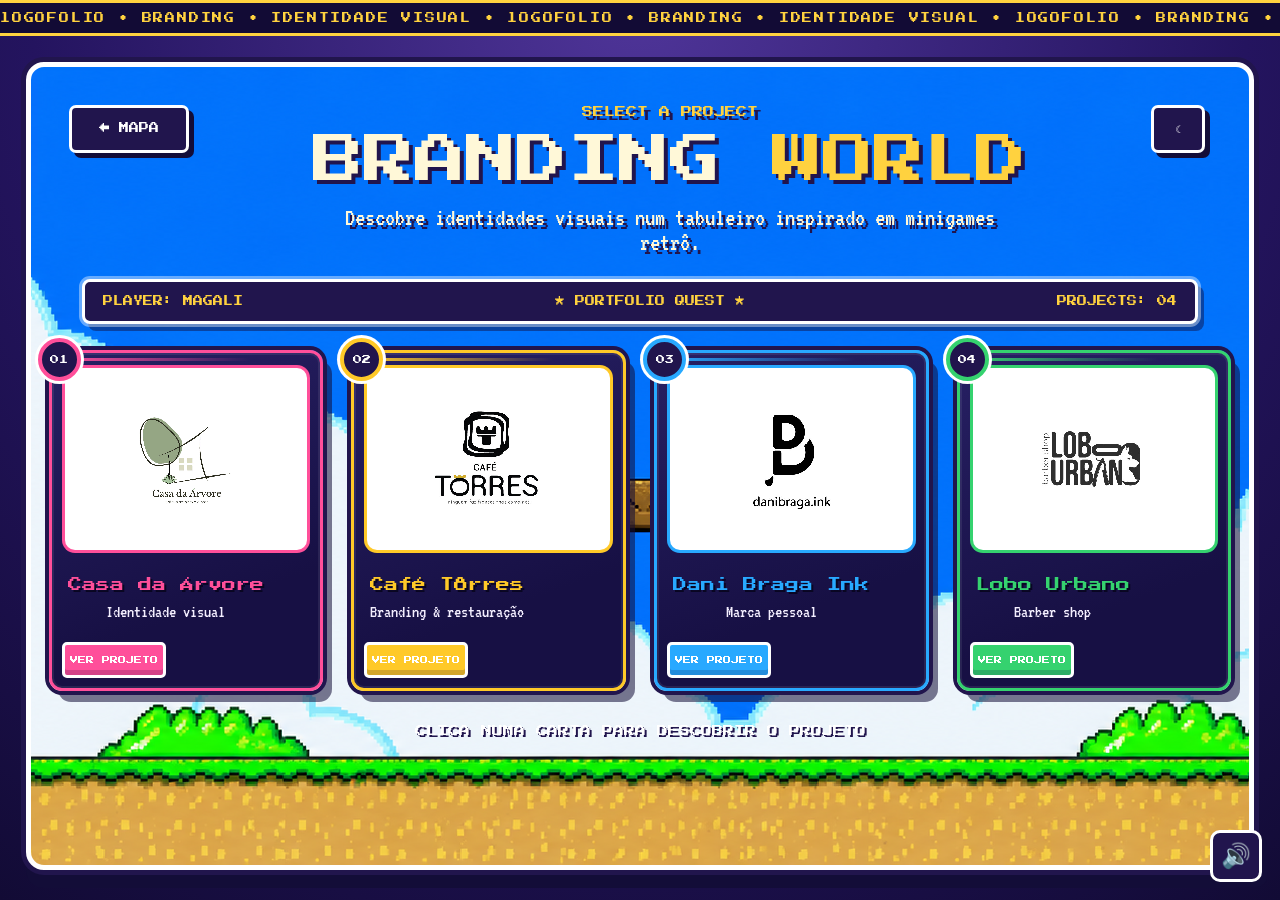
==== commit 2f9c8858: "removi arquivos inutilizados. 24/07" ====
--- a/paginas/Branding.html
+++ b/paginas/Branding.html
@@ -99,5 +99,6 @@
   </div>
 
   <script src="../Javascript/branding.js" defer></script>
+  <script src="../Javascript/background-music.js" defer></script>
 </body>
 </html>
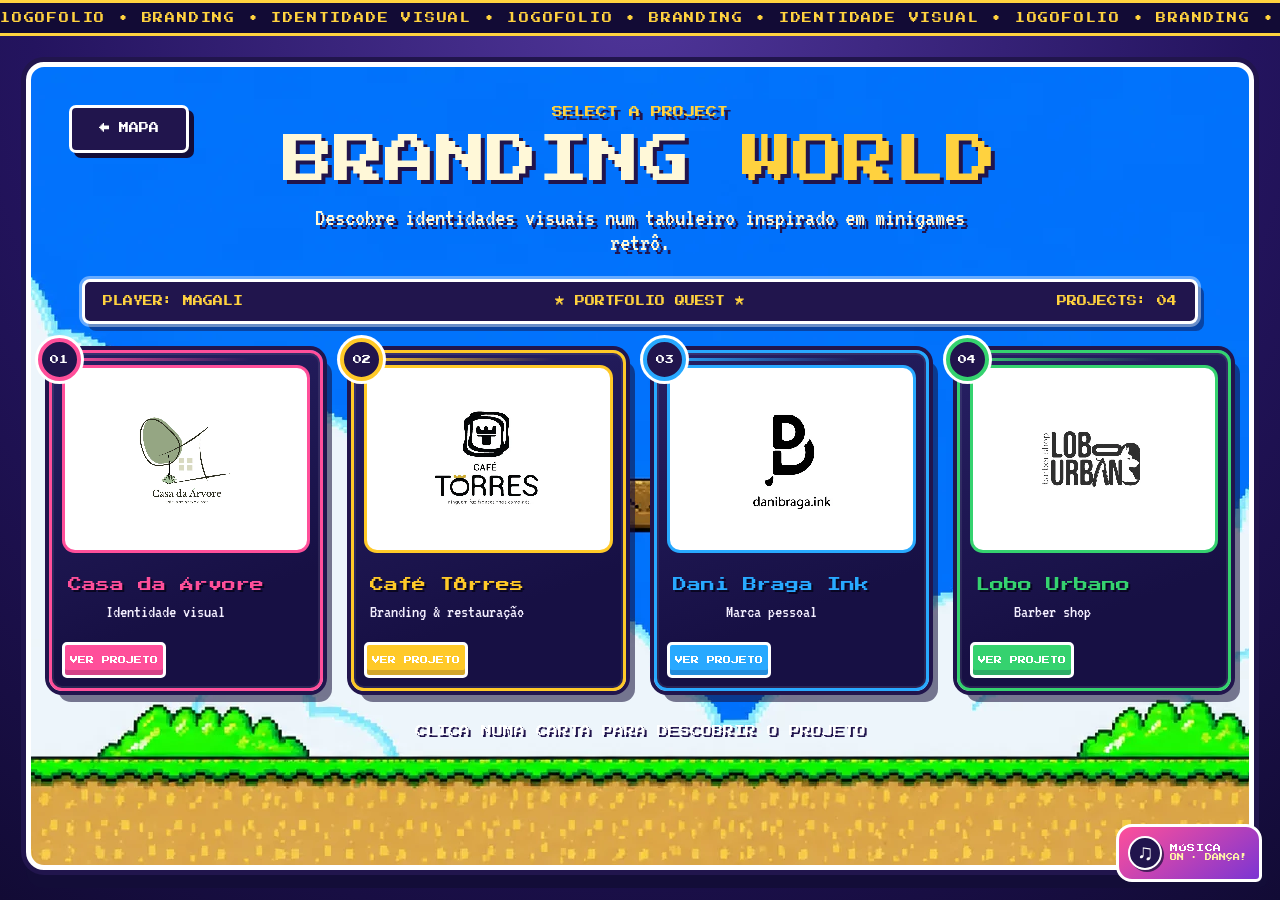
==== commit 311ad2ca: "otimizacao tamanhos da imagens" ====
--- a/paginas/Branding.html
+++ b/paginas/Branding.html
@@ -36,7 +36,6 @@
           <h1 id="pageTitle">BRANDING <span>WORLD</span></h1>
           <p>Descobre identidades visuais num tabuleiro inspirado em minigames retrô.</p>
         </div>
-        <button class="pixel-button theme-button" id="themeBtn" type="button" aria-label="Alternar tema">☾</button>
       </header>
 
       <div class="status-bar" aria-hidden="true">
@@ -48,28 +47,28 @@
       <section class="board" aria-label="Projetos de branding">
         <button class="memory-card card-pink" type="button" data-project="casa">
           <span class="card-badge">01</span>
-          <span class="image-frame"><img src="../imagens/casa-da-arvore.jpg" alt="Identidade visual Casa da Árvore"></span>
+          <span class="image-frame"><img src="../imagens/casa-da-arvore.webp" alt="Identidade visual Casa da Árvore" width="1366" height="768" loading="lazy" decoding="async"></span>
           <span class="card-copy"><strong>Casa da Árvore</strong><small>Identidade visual</small></span>
           <span class="card-action">VER PROJETO</span>
         </button>
 
         <button class="memory-card card-yellow" type="button" data-project="cafe">
           <span class="card-badge">02</span>
-          <span class="image-frame"><img src="../imagens/cafe-torres.jpg" alt="Identidade visual Café Tôrres"></span>
+          <span class="image-frame"><img src="../imagens/cafe-torres.webp" alt="Identidade visual Café Tôrres" width="595" height="496" loading="lazy" decoding="async"></span>
           <span class="card-copy"><strong>Café Tôrres</strong><small>Branding & restauração</small></span>
           <span class="card-action">VER PROJETO</span>
         </button>
 
         <button class="memory-card card-blue" type="button" data-project="dani">
           <span class="card-badge">03</span>
-          <span class="image-frame"><img src="../imagens/dani-braga-ink.jpg" alt="Identidade visual Dani Braga Ink"></span>
+          <span class="image-frame"><img src="../imagens/dani-braga-ink.webp" alt="Identidade visual Dani Braga Ink" width="521" height="510" loading="lazy" decoding="async"></span>
           <span class="card-copy"><strong>Dani Braga Ink</strong><small>Marca pessoal</small></span>
           <span class="card-action">VER PROJETO</span>
         </button>
 
         <button class="memory-card card-green" type="button" data-project="lobo">
           <span class="card-badge">04</span>
-          <span class="image-frame"><img src="../imagens/logo-lobo-urbano-preto.jpg" alt="Identidade visual Lobo Urbano Barber Shop"></span>
+          <span class="image-frame"><img src="../imagens/logo-lobo-urbano-preto.webp" alt="Identidade visual Lobo Urbano Barber Shop" width="595" height="496" loading="lazy" decoding="async"></span>
           <span class="card-copy"><strong>Lobo Urbano</strong><small>Barber shop</small></span>
           <span class="card-action">VER PROJETO</span>
         </button>
--- a/css/branding.css
+++ b/css/branding.css
@@ -77,7 +77,7 @@
 
 .game-header {
   display: grid;
-  grid-template-columns: 120px 1fr 60px;
+  grid-template-columns: 120px 1fr 120px;
   align-items: start;
   gap: 18px;
   padding: clamp(18px, 3vw, 38px);
@@ -409,7 +409,7 @@
 .game,
 body.dark-mode .game {
   background-color: #087cf3;
-  background-image: url("../imagens/fundo-branding.png");
+  background-image: url("../imagens/fundo-branding.webp");
   background-repeat: no-repeat;
   background-position: center bottom;
   background-size: cover;
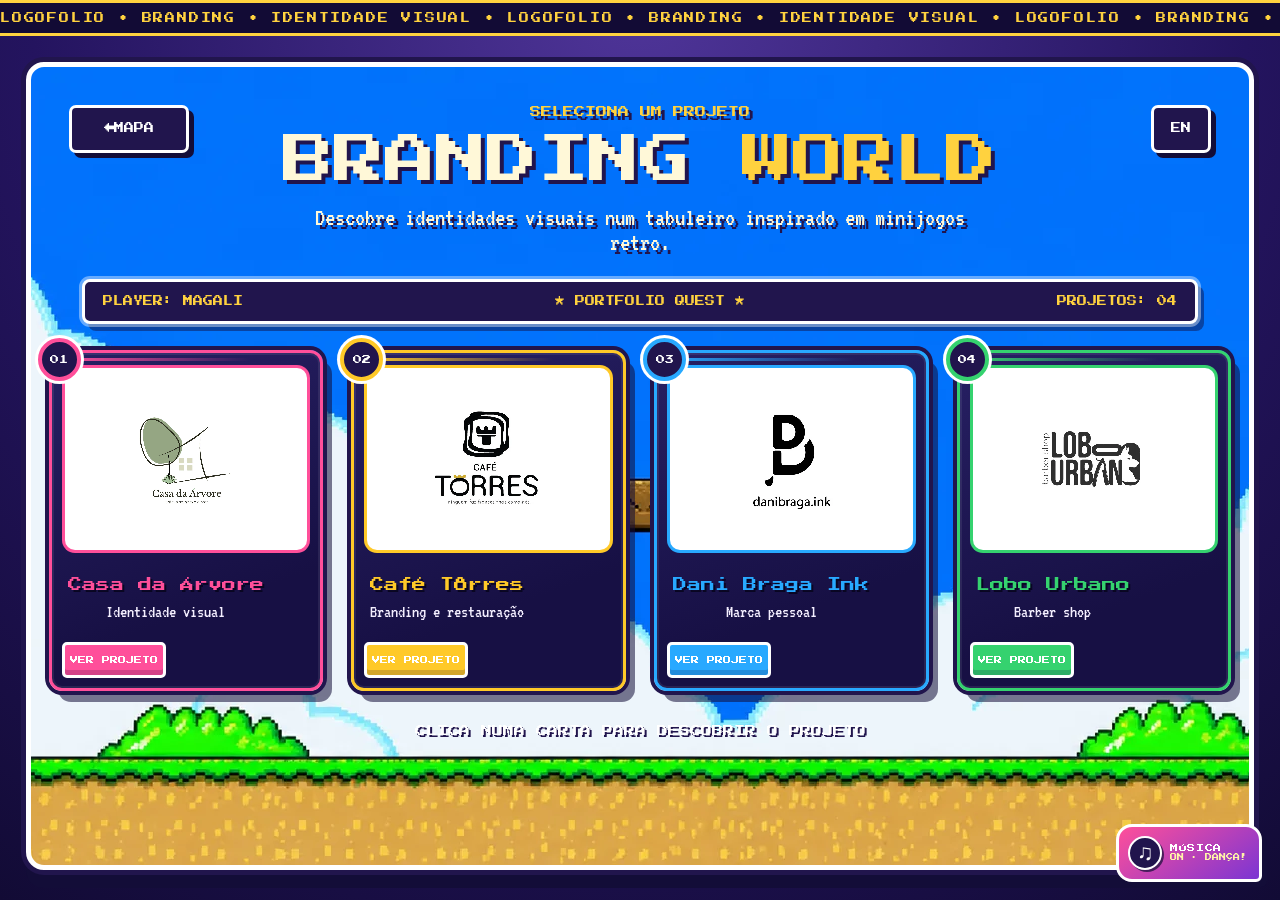
==== commit 8aa09a6e: "grelha do munu serviços em ingles" ====
--- a/paginas/Branding.html
+++ b/paginas/Branding.html
@@ -1,15 +1,17 @@
 <!doctype html>
 <html lang="pt">
+
 <head>
   <meta charset="utf-8">
   <meta name="viewport" content="width=device-width, initial-scale=1">
   <meta name="theme-color" content="#24145f">
-  <title>Branding World | Magali Barradas</title>
+  <title data-i18n="meta.branding">Branding World | Magali Barradas</title>
   <link rel="preconnect" href="https://fonts.googleapis.com">
   <link rel="preconnect" href="https://fonts.gstatic.com" crossorigin>
   <link href="https://fonts.googleapis.com/css2?family=Press+Start+2P&family=VT323&display=swap" rel="stylesheet">
   <link rel="stylesheet" href="../css/branding.css">
 </head>
+
 <body>
   <div class="marquee" aria-hidden="true">
     <div class="marquee-track" id="marquee"></div>
@@ -30,51 +32,57 @@
       </div>
 
       <header class="game-header">
-        <a class="pixel-button back" href="../index.html">← MAPA</a>
+        <a class="pixel-button back" href="../index.html">← <span data-i18n="nav.map">MAPA</span></a>
         <div class="title-block">
-          <p class="eyebrow">SELECT A PROJECT</p>
+          <p class="eyebrow" data-i18n="branding.select">SELECIONA UM PROJETO</p>
           <h1 id="pageTitle">BRANDING <span>WORLD</span></h1>
-          <p>Descobre identidades visuais num tabuleiro inspirado em minigames retrô.</p>
+          <p data-i18n="branding.intro">Descobre identidades visuais num tabuleiro inspirado em minijogos retro.</p>
         </div>
+        <button class="pixel-button language-toggle" type="button" data-language-toggle aria-label="Mudar para inglês">EN</button>
       </header>
 
       <div class="status-bar" aria-hidden="true">
         <span>PLAYER: MAGALI</span>
         <span class="status-center">★ PORTFOLIO QUEST ★</span>
-        <span>PROJECTS: 04</span>
+        <span data-i18n="branding.projects">PROJETOS: 04</span>
       </div>
 
-      <section class="board" aria-label="Projetos de branding">
+      <section class="board" aria-label="Projetos de branding" data-i18n-aria-label="branding.board">
         <button class="memory-card card-pink" type="button" data-project="casa">
           <span class="card-badge">01</span>
-          <span class="image-frame"><img src="../imagens/casa-da-arvore.webp" alt="Identidade visual Casa da Árvore" width="1366" height="768" loading="lazy" decoding="async"></span>
-          <span class="card-copy"><strong>Casa da Árvore</strong><small>Identidade visual</small></span>
-          <span class="card-action">VER PROJETO</span>
+          <span class="image-frame"><img src="../imagens/casa-da-arvore.webp" alt="Identidade visual Casa da Árvore"
+              width="1366" height="768" loading="lazy" decoding="async"></span>
+          <span class="card-copy"><strong>Casa da Árvore</strong><small data-i18n="branding.visualIdentity">Identidade visual</small></span>
+          <span class="card-action" data-i18n="branding.view">VER PROJETO</span>
         </button>
 
         <button class="memory-card card-yellow" type="button" data-project="cafe">
           <span class="card-badge">02</span>
-          <span class="image-frame"><img src="../imagens/cafe-torres.webp" alt="Identidade visual Café Tôrres" width="595" height="496" loading="lazy" decoding="async"></span>
-          <span class="card-copy"><strong>Café Tôrres</strong><small>Branding & restauração</small></span>
-          <span class="card-action">VER PROJETO</span>
+          <span class="image-frame"><img src="../imagens/cafe-torres.webp" alt="Identidade visual Café Tôrres"
+              width="595" height="496" loading="lazy" decoding="async"></span>
+          <span class="card-copy"><strong>Café Tôrres</strong><small data-i18n="branding.restaurant">Branding e restauração</small></span>
+          <span class="card-action" data-i18n="branding.view">VER PROJETO</span>
         </button>
 
         <button class="memory-card card-blue" type="button" data-project="dani">
           <span class="card-badge">03</span>
-          <span class="image-frame"><img src="../imagens/dani-braga-ink.webp" alt="Identidade visual Dani Braga Ink" width="521" height="510" loading="lazy" decoding="async"></span>
-          <span class="card-copy"><strong>Dani Braga Ink</strong><small>Marca pessoal</small></span>
-          <span class="card-action">VER PROJETO</span>
+          <span class="image-frame"><img src="../imagens/dani-braga-ink.webp" alt="Identidade visual Dani Braga Ink"
+              width="521" height="510" loading="lazy" decoding="async"></span>
+          <span class="card-copy"><strong>Dani Braga Ink</strong><small data-i18n="branding.personalBrand">Marca pessoal</small></span>
+          <span class="card-action" data-i18n="branding.view">VER PROJETO</span>
         </button>
 
         <button class="memory-card card-green" type="button" data-project="lobo">
           <span class="card-badge">04</span>
-          <span class="image-frame"><img src="../imagens/logo-lobo-urbano-preto.webp" alt="Identidade visual Lobo Urbano Barber Shop" width="595" height="496" loading="lazy" decoding="async"></span>
+          <span class="image-frame"><img src="../imagens/logo-lobo-urbano-preto.webp"
+              alt="Identidade visual Lobo Urbano Barber Shop" width="595" height="496" loading="lazy"
+              decoding="async"></span>
           <span class="card-copy"><strong>Lobo Urbano</strong><small>Barber shop</small></span>
-          <span class="card-action">VER PROJETO</span>
+          <span class="card-action" data-i18n="branding.view">VER PROJETO</span>
         </button>
       </section>
 
-      <p class="game-tip">CLICA NUMA CARTA PARA DESCOBRIR O PROJETO</p>
+      <p class="game-tip" data-i18n="branding.tip">CLICA NUMA CARTA PARA DESCOBRIR O PROJETO</p>
       <div class="brick-floor" aria-hidden="true"></div>
     </section>
   </main>
@@ -82,8 +90,8 @@
   <div class="modal" id="modal" hidden>
     <article class="modal-card" role="dialog" aria-modal="true" aria-labelledby="modalTitle">
       <header class="modal-head">
-        <p>PROJECT FILE</p>
-        <button id="modalClose" type="button" aria-label="Fechar projeto">ESC ✕</button>
+        <p data-i18n="branding.file">FICHEIRO DO PROJETO</p>
+        <button id="modalClose" type="button" aria-label="Fechar projeto" data-i18n-aria-label="branding.close">ESC ✕</button>
       </header>
       <div class="modal-layout">
         <img id="modalImage" src="" alt="">
@@ -91,13 +99,16 @@
           <p class="modal-number" id="modalNumber"></p>
           <h2 id="modalTitle"></h2>
           <p id="modalDescription"></p>
-          <a class="pixel-button modal-link" id="modalLink" href="#" target="_blank" rel="noopener">VER PROJETO COMPLETO</a>
+          <a class="pixel-button modal-link" id="modalLink" href="#" target="_blank" rel="noopener" data-i18n="branding.full">VER PROJETO
+            COMPLETO</a>
         </div>
       </div>
     </article>
   </div>
 
+  <script src="../Javascript/translations.js" defer></script>
   <script src="../Javascript/branding.js" defer></script>
   <script src="../Javascript/background-music.js" defer></script>
 </body>
+
 </html>
--- a/css/branding.css
+++ b/css/branding.css
@@ -106,6 +106,7 @@
 }
 .pixel-button:hover { color: var(--yellow); transform: translateY(-2px); }
 .theme-button { width: 54px; padding: 0; }
+.language-toggle { width: 60px; padding-inline: 8px; justify-self: end; }
 
 .status-bar {
   display: flex;
@@ -204,6 +205,7 @@
   .back { width: 48px; min-height: 44px; padding: 5px; font-size: 0; }
   .back::before { content: "←"; font-size: 17px; }
   .theme-button { width: 48px; min-height: 44px; }
+  .language-toggle { width: 48px; min-height: 44px; padding: 4px; font-size: 8px; }
   .title-block > p:last-child { display: none; }
   .eyebrow { font-size: 7px; }
   .status-bar { margin: 2px 12px 24px; padding: 10px; }
